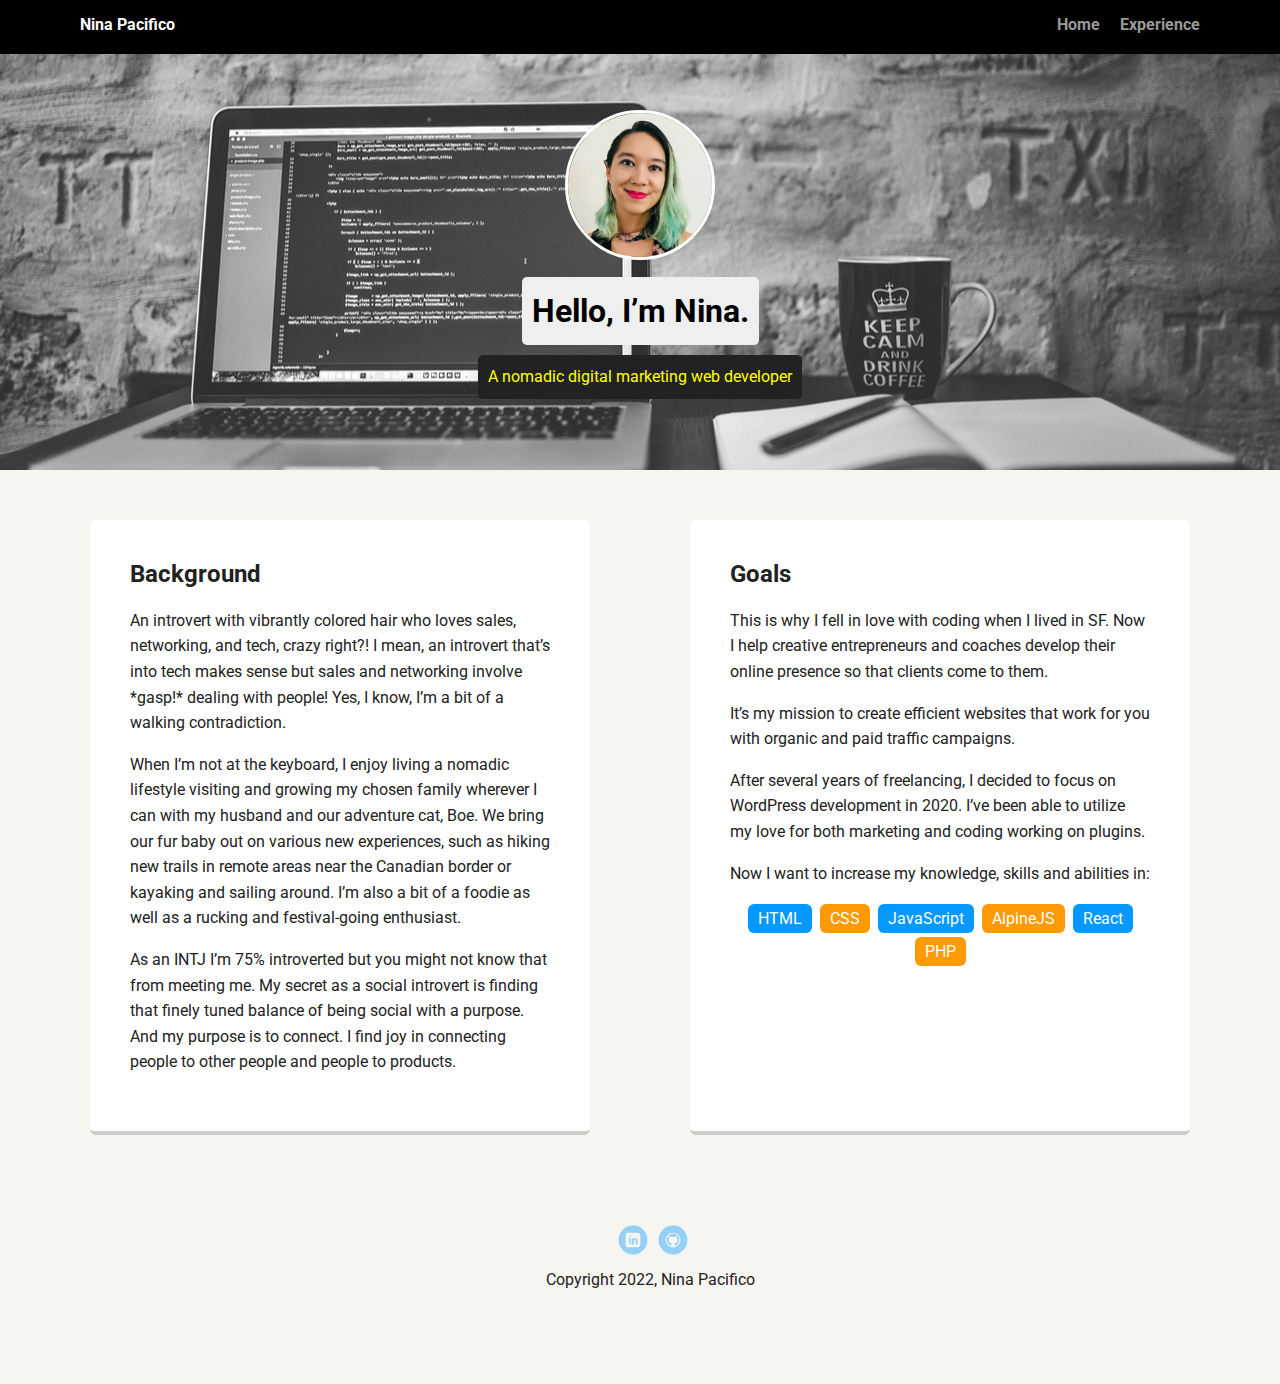
==== index.html @ 9e7c531d "Index and experience pages initial commit" ====
<!doctype html>
<html lang="en">
<head>
  <meta charset="utf-8">
  <title>Jane Smith's Profile</title>
  <meta name="viewport" content="width=device-width, initial-scale=1.0">
  <link rel="stylesheet" href="styles.css">
  <link href="https://fonts.googleapis.com/css?family=Muli%7CRoboto:400,300,500,700,900" rel="stylesheet"></head>
  <body>

    <div class="main-nav">
        <ul class="nav">
          <li class="name">Nina Pacifico</li>
          <li><a href="index.html">Home</a></li>
          <li><a href="experience.html">Experience</a></li>
        </ul>
    </div>

    <header>
      <img src="images/nina-headshot-square.jpg" alt="Headshot of Nina Pacifico" class="profile-image">
      <h1 class="tag name">Hello, I’m Nina.</h1>
      <p class="tag location">A nomadic digital marketing web developer</p>
    </header>

    <main class="flex">
      <div class="card">
        <h2>Background</h2>
        <p>An introvert with vibrantly colored hair who loves sales, networking, and tech, crazy right?! I mean, an introvert that’s into tech makes sense but sales and networking involve *gasp!* dealing with people! Yes, I know, I’m a bit of a walking contradiction.</p>
        <p>When I’m not at the keyboard, I enjoy living a nomadic lifestyle visiting and growing my chosen family wherever I can with my husband and our adventure cat, Boe. We bring our fur baby out on various new experiences, such as hiking new trails in remote areas near the Canadian border or kayaking and sailing around. I’m also a bit of a foodie as well as a rucking and festival-going enthusiast.</p>
        <p>As an INTJ I’m 75% introverted but you might not know that from meeting me. My secret as a social introvert is finding that finely tuned balance of being social with a purpose. And my purpose is to connect. I find joy in connecting people to other people and people to products.</p>
      </div> 

      <div class="card">
        <h2>Goals</h2>
        <p>This is why I fell in love with coding when I lived in SF. Now I help creative entrepreneurs and coaches develop their online presence so that clients come to them.</p>
        <p>It’s my mission to create efficient websites that work for you with organic and paid traffic campaigns.</p>
        <p>After several years of freelancing, I decided to focus on WordPress development in 2020. I’ve been able to utilize my love for both marketing and coding working on plugins.</p>
        <p>Now I want to increase my knowledge, skills and abilities in:</p>
        <ul class="skills">
          <li>HTML</li>
          <li>CSS</li>
          <li>JavaScript</li>
          <li>AlpineJS</li>
          <li>React</li>
          <li>PHP</li>
        </ul>
      </div> 

    </main>
    <footer>
      <ul>
        <li><a href="https://www.linkedin.com/in/ninapacifico/" class="social linkedin">LinkedIn</a></li>
        <li><a href="https://github.com/paninapress" class="social github">Github</a></li>
      </ul>
      <p class="copyright">Copyright 2022, Nina Pacifico</p>
    </footer>
  </body>
  </html>
---- styles.css ----
/* Global Layout Set-up */
* { 
  box-sizing: border-box;
}
  
body {
  margin: 0;
  padding: 0;
  text-align: center;
  font-family: 'Roboto', sans-serif;
  color: #222;
  background: #f7f5f0;
}
/* Link Styles */

a {
  text-decoration: none;
  color: #999;
}
a:hover {
  color: #6633ff;
}

/* Section Styles */

.main-nav {
  width: 100%;
  background: black;
  min-height: 30px;
  padding: 10px;
  position: fixed;
  text-align: center;
}
.nav {
  display: flex;
  justify-content: space-around;
  font-weight: 700;
  list-style-type: none;
  margin: 0 auto;
  padding: 0;
}

.nav .name {
    display: block;
    margin-right: auto;
    color: white;
}
.nav li {
  padding: 5px 10px 10px 10px;
}
.nav a {
  transition: all .5s;
}
.nav a:hover {
  color: white
}

header {
  text-align: center;
  background: url('images/pexels-negative-space-169573.jpg') no-repeat center ;
  background-size: cover;
  overflow: hidden;
  padding-top: 60px;
}
header {
  line-height: 1.5;
}
header .profile-image {
  margin-top: 50px;
  width: 150px;
  height: 150px;
  border-radius: 50%;
  border: 3px solid white;
  transition: all .5s;
}
header .profile-image:hover {
  transform: scale(1.2) rotate(5deg);
}
#experience-header {
  display: flex;
  align-items: center;
}

.tag {
  background-color: #efefef;
  color: black;
  padding: 10px;
  border-radius: 5px;
  display: table;
  margin: 10px auto;
} 
.location {
  background-color: #222;
  color: yellow;
}
.card {
  margin: 30px;
  padding: 20px 40px 40px;
  max-width: 500px;
  text-align: left;
  background: #fff;
  border-bottom: 4px solid #ccc;
  border-radius: 6px;
  transition: all .5s;
}
.card:hover {
  border-color: #ff99ff;
}

ul.skills {
  padding: 0;
  text-align: center;
}

.skills li {
  border-radius: 6px;
  display: inline-block;
  background: #ff9904;
  color: white;
  padding: 5px 10px;
  margin: 2px;
}

.skills li:nth-child(odd) {
  background: #0399ff;
}

footer {
  width: 100%;
  min-height: 30px;
  padding: 20px 0 40px 20px;
}

footer .copyright {
  top: -8px;
  font-size: .75em;
}

footer ul {
  list-style-type: none;
  margin: 0;
  padding: 0;
}

footer ul li {
  display: inline-block;
}

a.social {
  display: inline-block;
  text-indent: -9999px;
  margin-left: 5px;
  width: 30px;
  height: 30px;
  background-size: 30px 30px;
  opacity: .4;
  transition: all .5s;
}
a.twitter {
  background-image: url(images/twitter.svg);
}
a.linkedin {
  background-image: url(images/linkedin.svg);
}
a.github {
  background-image: url(images/github.svg);
}
a.social:hover {
  opacity: 1;
}
.clearfix {
  clear: both;
}

/* Styles for larger screens */
@media screen and (min-width: 720px) {
  
  .flex {
      display: -ms-flexbox;      /* TWEENER - IE 10 */
      display: flex; 
      max-width: 1200px;
      -ms-flex-pack: distribute;
      justify-content: space-around;
      margin: 0 auto;
  }

  header {
    min-height: 470px;
  }

  .nav {
    max-width: 1200px;
    padding: 0 30px;
  }


  main {
    padding-top: 20px;
  }

  main p {
    line-height: 1.6em;
  }

  footer {
    font-size: 1.3em;
    max-width: 1200px;
    margin: 40px auto;
  }

}
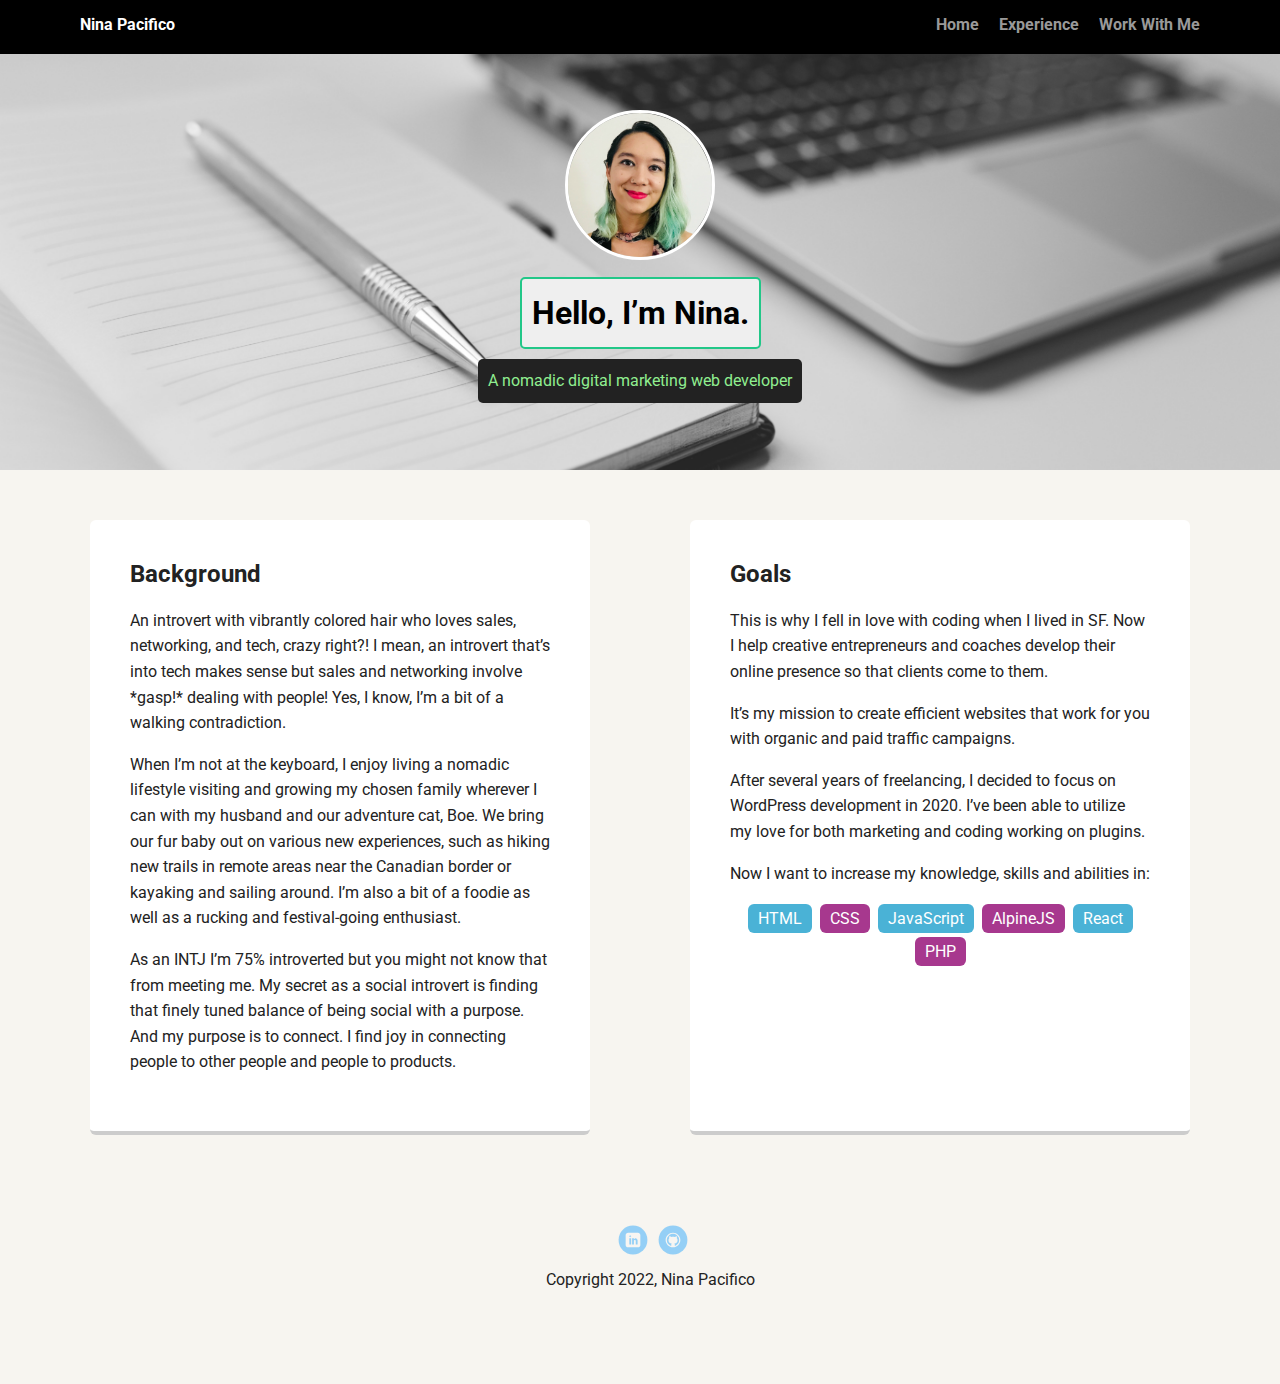
==== commit 1edcbf2a: "Work with me page and styling changes" ====
--- a/index.html
+++ b/index.html
@@ -2,7 +2,7 @@
 <html lang="en">
 <head>
   <meta charset="utf-8">
-  <title>Jane Smith's Profile</title>
+  <title>Nina Pacifico's Profile</title>
   <meta name="viewport" content="width=device-width, initial-scale=1.0">
   <link rel="stylesheet" href="styles.css">
   <link href="https://fonts.googleapis.com/css?family=Muli%7CRoboto:400,300,500,700,900" rel="stylesheet"></head>
@@ -13,6 +13,7 @@
           <li class="name">Nina Pacifico</li>
           <li><a href="index.html">Home</a></li>
           <li><a href="experience.html">Experience</a></li>
+          <li><a href="work-with-me.html">Work With Me</a></li>
         </ul>
     </div>
 
@@ -23,14 +24,14 @@
     </header>
 
     <main class="flex">
-      <div class="card">
+      <div class="info-card">
         <h2>Background</h2>
         <p>An introvert with vibrantly colored hair who loves sales, networking, and tech, crazy right?! I mean, an introvert that’s into tech makes sense but sales and networking involve *gasp!* dealing with people! Yes, I know, I’m a bit of a walking contradiction.</p>
         <p>When I’m not at the keyboard, I enjoy living a nomadic lifestyle visiting and growing my chosen family wherever I can with my husband and our adventure cat, Boe. We bring our fur baby out on various new experiences, such as hiking new trails in remote areas near the Canadian border or kayaking and sailing around. I’m also a bit of a foodie as well as a rucking and festival-going enthusiast.</p>
         <p>As an INTJ I’m 75% introverted but you might not know that from meeting me. My secret as a social introvert is finding that finely tuned balance of being social with a purpose. And my purpose is to connect. I find joy in connecting people to other people and people to products.</p>
       </div> 
 
-      <div class="card">
+      <div class="info-card">
         <h2>Goals</h2>
         <p>This is why I fell in love with coding when I lived in SF. Now I help creative entrepreneurs and coaches develop their online presence so that clients come to them.</p>
         <p>It’s my mission to create efficient websites that work for you with organic and paid traffic campaigns.</p>
--- a/styles.css
+++ b/styles.css
@@ -57,7 +57,7 @@
 
 header {
   text-align: center;
-  background: url('images/pexels-negative-space-169573.jpg') no-repeat center ;
+  background: url('images/pexels-negative-space-34578.jpg') no-repeat top;
   background-size: cover;
   overflow: hidden;
   padding-top: 60px;
@@ -76,9 +76,8 @@
 header .profile-image:hover {
   transform: scale(1.2) rotate(5deg);
 }
-#experience-header {
-  display: flex;
-  align-items: center;
+header h1 {
+  border: 2px solid #22c788;
 }
 
 .tag {
@@ -91,9 +90,9 @@
 } 
 .location {
   background-color: #222;
-  color: yellow;
-}
-.card {
+  color: lightgreen;
+}
+.info-card {
   margin: 30px;
   padding: 20px 40px 40px;
   max-width: 500px;
@@ -103,8 +102,8 @@
   border-radius: 6px;
   transition: all .5s;
 }
-.card:hover {
-  border-color: #ff99ff;
+.info-card:hover {
+  border-color: #22c788;
 }
 
 ul.skills {
@@ -115,14 +114,14 @@
 .skills li {
   border-radius: 6px;
   display: inline-block;
-  background: #ff9904;
+  background: #a7388e;
   color: white;
   padding: 5px 10px;
   margin: 2px;
 }
 
 .skills li:nth-child(odd) {
-  background: #0399ff;
+  background: #4AB2D6;
 }
 
 footer {
@@ -171,6 +170,41 @@
 .clearfix {
   clear: both;
 }
+
+/* Experience page */
+#experience-header {
+  background: url('images/pexels-negative-space-169573.jpg') no-repeat center ;
+  background-size: cover;
+  display: flex;
+  align-items: center;
+  padding: 100px 30px;
+}
+/* Work With Me page */
+#work-with-me-header {
+  background: url('images/pexels-pixabay-262488.jpg') no-repeat center ;
+  background-size: cover;
+  display: flex;
+  align-items: center;
+  padding: 100px 30px;
+}
+#work-with-me-main ol {
+  text-align: left;
+  margin
+}
+.work-steps {
+  display: flex;
+  gap: 10px;
+  text-align: left;
+  max-width: 700px;
+  margin: 0 auto;
+}
+
+.work-steps h3 {
+  /*margin-right: 20px;*/
+  min-width: 250px;
+
+}
+
 
 /* Styles for larger screens */
 @media screen and (min-width: 720px) {
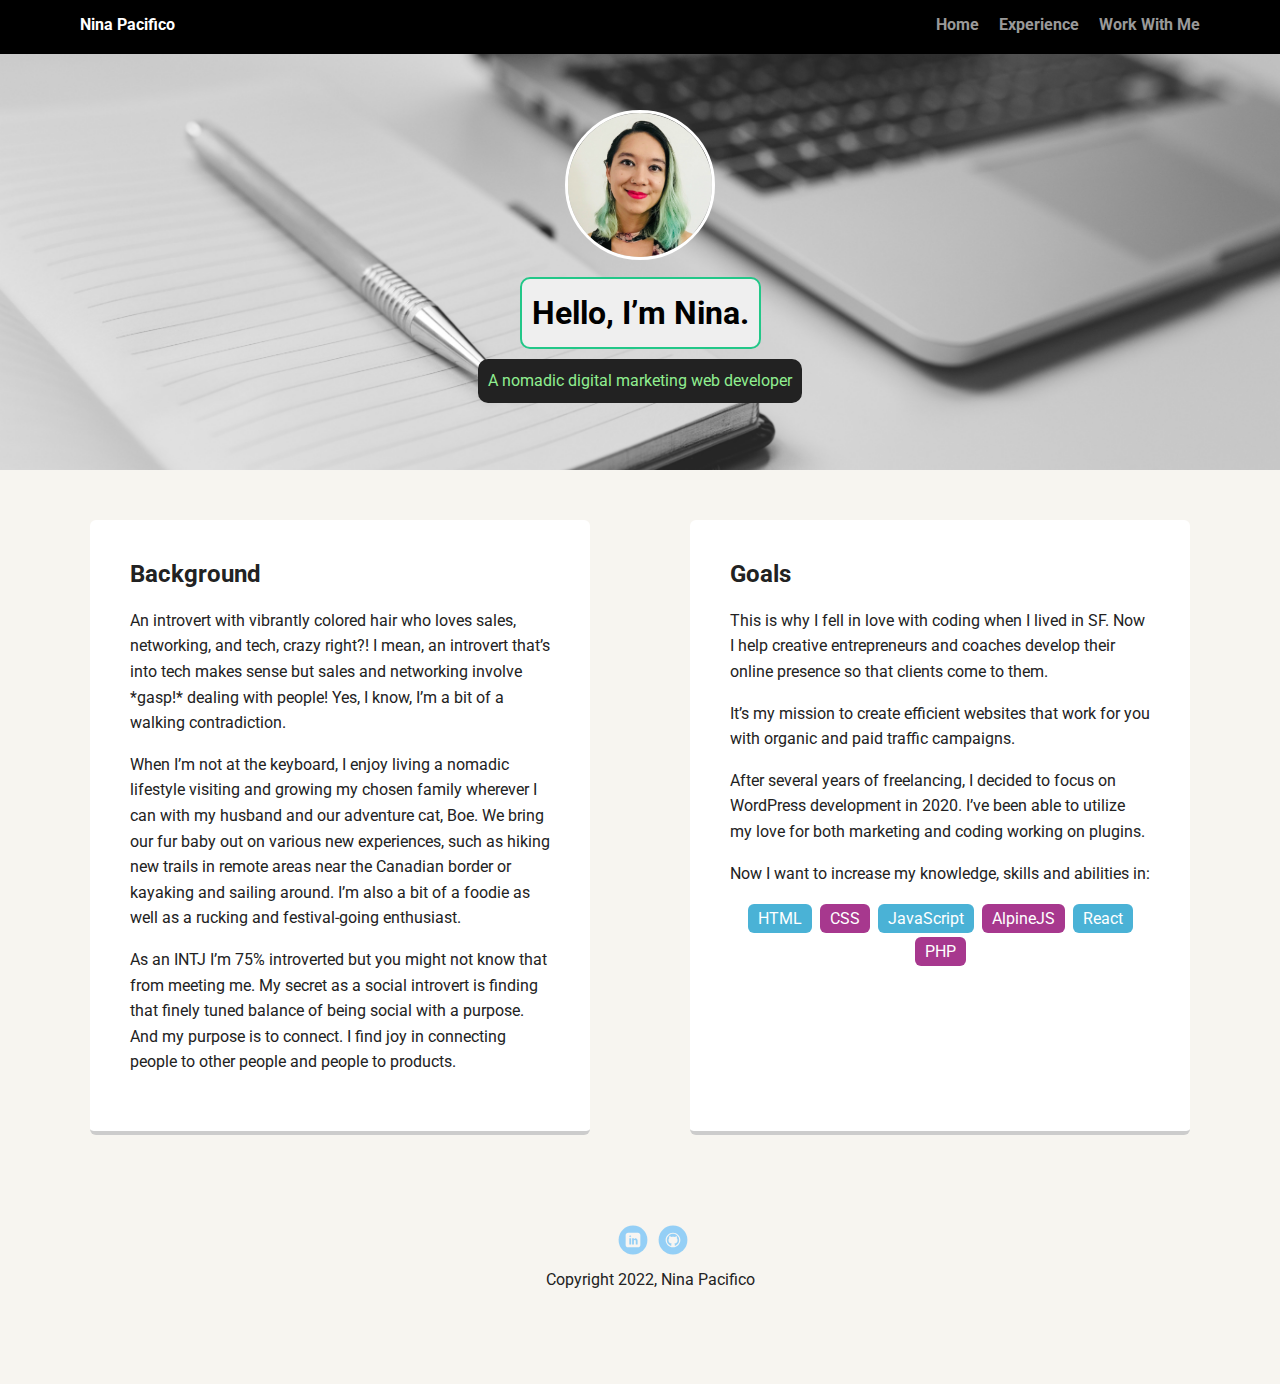
==== commit d8da723f: "Extra credit changes and improved work with me content" ====
--- a/index.html
+++ b/index.html
@@ -8,14 +8,14 @@
   <link href="https://fonts.googleapis.com/css?family=Muli%7CRoboto:400,300,500,700,900" rel="stylesheet"></head>
   <body>
 
-    <div class="main-nav">
+    <nav class="main-nav">
         <ul class="nav">
           <li class="name">Nina Pacifico</li>
           <li><a href="index.html">Home</a></li>
           <li><a href="experience.html">Experience</a></li>
           <li><a href="work-with-me.html">Work With Me</a></li>
         </ul>
-    </div>
+    </nav>
 
     <header>
       <img src="images/nina-headshot-square.jpg" alt="Headshot of Nina Pacifico" class="profile-image">
@@ -24,14 +24,14 @@
     </header>
 
     <main class="flex">
-      <div class="info-card">
+      <section class="card">
         <h2>Background</h2>
         <p>An introvert with vibrantly colored hair who loves sales, networking, and tech, crazy right?! I mean, an introvert that’s into tech makes sense but sales and networking involve *gasp!* dealing with people! Yes, I know, I’m a bit of a walking contradiction.</p>
         <p>When I’m not at the keyboard, I enjoy living a nomadic lifestyle visiting and growing my chosen family wherever I can with my husband and our adventure cat, Boe. We bring our fur baby out on various new experiences, such as hiking new trails in remote areas near the Canadian border or kayaking and sailing around. I’m also a bit of a foodie as well as a rucking and festival-going enthusiast.</p>
         <p>As an INTJ I’m 75% introverted but you might not know that from meeting me. My secret as a social introvert is finding that finely tuned balance of being social with a purpose. And my purpose is to connect. I find joy in connecting people to other people and people to products.</p>
-      </div> 
+      </section>
 
-      <div class="info-card">
+      <section class="card">
         <h2>Goals</h2>
         <p>This is why I fell in love with coding when I lived in SF. Now I help creative entrepreneurs and coaches develop their online presence so that clients come to them.</p>
         <p>It’s my mission to create efficient websites that work for you with organic and paid traffic campaigns.</p>
@@ -45,7 +45,7 @@
           <li>React</li>
           <li>PHP</li>
         </ul>
-      </div> 
+      </section>
 
     </main>
     <footer>
--- a/styles.css
+++ b/styles.css
@@ -84,7 +84,7 @@
   background-color: #efefef;
   color: black;
   padding: 10px;
-  border-radius: 5px;
+  border-radius: 10px;
   display: table;
   margin: 10px auto;
 } 
@@ -92,7 +92,7 @@
   background-color: #222;
   color: lightgreen;
 }
-.info-card {
+.card {
   margin: 30px;
   padding: 20px 40px 40px;
   max-width: 500px;
@@ -102,7 +102,7 @@
   border-radius: 6px;
   transition: all .5s;
 }
-.info-card:hover {
+.card:hover {
   border-color: #22c788;
 }
 
@@ -187,24 +187,22 @@
   align-items: center;
   padding: 100px 30px;
 }
-#work-with-me-main ol {
-  text-align: left;
-  margin
+#work-with-me-main .icon-boxes i{
+  font-size: 80px;
+}
+.icon-boxes p {
+  font-size: 20px;
 }
 .work-steps {
   display: flex;
-  gap: 10px;
   text-align: left;
   max-width: 700px;
   margin: 0 auto;
-}
-
+  border-bottom: 1px dotted #22c788;
+}
 .work-steps h3 {
-  /*margin-right: 20px;*/
   min-width: 250px;
-
-}
-
+}
 
 /* Styles for larger screens */
 @media screen and (min-width: 720px) {
